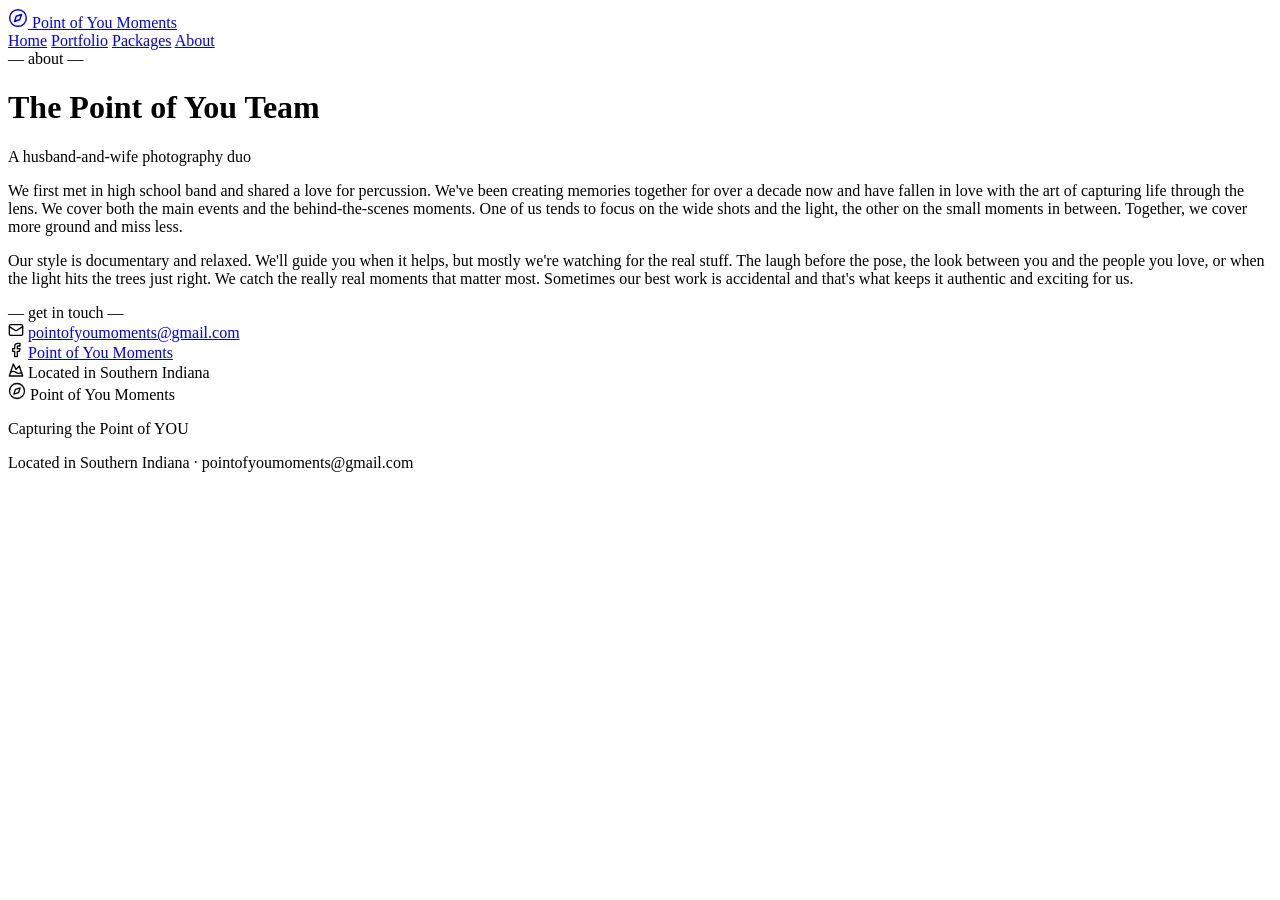
==== about.html @ 649e788d "Add files via upload" ====
<!DOCTYPE html>
<html lang="en">
<head>
  <meta charset="UTF-8">
  <meta name="viewport" content="width=device-width, initial-scale=1.0">
  <title>About | Point of You Moments</title>
  <link rel="icon" href="public/favicon.svg" type="image/svg+xml">
  <link rel="preconnect" href="https://fonts.googleapis.com">
  <link rel="preconnect" href="https://fonts.gstatic.com" crossorigin>
  <link href="https://fonts.googleapis.com/css2?family=Fraunces:opsz,wght@9..144,300..700&family=Inter:wght@400;500;600&family=JetBrains+Mono:wght@400;500&display=swap" rel="stylesheet">
  <link rel="stylesheet" href="css/style.css">
</head>
<body>

  <header class="nav">
    <div class="nav__inner">
      <a class="nav__brand" href="index.html">
        <svg xmlns="http://www.w3.org/2000/svg" width="20" height="20" viewBox="0 0 24 24" fill="none" stroke="currentColor" stroke-width="1.75" stroke-linecap="round" stroke-linejoin="round" aria-hidden="true"><circle cx="12" cy="12" r="10"/><polygon points="16.24 7.76 14.12 14.12 7.76 16.24 9.88 9.88 16.24 7.76"/></svg>
        <span>Point of You Moments</span>
      </a>
      <nav class="nav__links" aria-label="Site navigation">
        <a class="nav__link" data-page="index.html" href="index.html">Home</a>
        <a class="nav__link" data-page="portfolio.html" href="portfolio.html">Portfolio</a>
        <a class="nav__link" data-page="packages.html" href="packages.html">Packages</a>
        <a class="nav__link" data-page="about.html" href="about.html">About</a>
</nav>
    </div>
  </header>

  <main>
    <div class="section">
      <div class="section__marker">— about —</div>
      <div class="bio-layout">

        <div class="bio-layout__image" style="background-image: url('public/photos/Us/cameras.jpg')" role="img" aria-label="The Point of You team"></div>

        <div class="bio-layout__text">
          <h1 class="page-title">The Point of You Team</h1>
          <p class="bio-headline">A husband-and-wife photography duo</p>

          <div class="bio-paragraph-wrap">
            <p class="section__body">
              We first met in high school band and shared a love for percussion. We've been creating memories together for over a decade now and have fallen in love with the art of capturing life through the lens. We cover both the main events and the behind-the-scenes moments. One of us tends to focus on the wide shots and
              the light, the other on the small moments in between. Together, we cover more ground and miss less.
            </p>
          </div>
          <div class="bio-paragraph-wrap">
            <p class="section__body">
              Our style is documentary and relaxed. We'll guide you when it helps, but mostly we're
              watching for the real stuff. The laugh before the pose, the look between you and the people
              you love, or when the light hits the trees just right. We catch the really real moments that matter most. Sometimes our best work is accidental and that's what keeps it authentic and exciting for us.
            </p>
          </div>

          <div class="bio-contact">
            <div class="section__marker">— get in touch —</div>
            <div class="bio-contact__row">
              <svg xmlns="http://www.w3.org/2000/svg" width="16" height="16" viewBox="0 0 24 24" fill="none" stroke="currentColor" stroke-width="2" stroke-linecap="round" stroke-linejoin="round" aria-hidden="true"><rect width="20" height="16" x="2" y="4" rx="2"/><path d="m22 7-8.97 5.7a1.94 1.94 0 0 1-2.06 0L2 7"/></svg>
              <a href="mailto:pointofyoumoments@gmail.com">pointofyoumoments@gmail.com</a>
            </div>
            <div class="bio-contact__row">
              <svg xmlns="http://www.w3.org/2000/svg" width="16" height="16" viewBox="0 0 24 24" fill="none" stroke="currentColor" stroke-width="2" stroke-linecap="round" stroke-linejoin="round" aria-hidden="true"><path d="M18 2h-3a5 5 0 0 0-5 5v3H7v4h3v8h4v-8h3l1-4h-4V7a1 1 0 0 1 1-1h3z"/></svg>
              <a href="https://www.facebook.com/profile.php?id=61590583776331" target="_blank" rel="noopener">Point of You Moments</a>
            </div>
            <div class="bio-contact__row">
              <svg xmlns="http://www.w3.org/2000/svg" width="16" height="16" viewBox="0 0 24 24" fill="none" stroke="currentColor" stroke-width="2" stroke-linecap="round" stroke-linejoin="round" aria-hidden="true"><path d="m8 3 4 8 5-5 5 15H2L8 3z"/><path d="M4.14 15.08c2.62-1.57 5.24-1.43 7.86.42 2.74 1.94 5.49 2 8.23.19"/></svg>
              <span>Located in Southern Indiana</span>
            </div>
          </div>
        </div>

      </div>
    </div>
  </main>

  <footer class="footer">
    <div class="footer__inner">
      <div class="footer__brand">
        <svg xmlns="http://www.w3.org/2000/svg" width="18" height="18" viewBox="0 0 24 24" fill="none" stroke="currentColor" stroke-width="1.75" stroke-linecap="round" stroke-linejoin="round" aria-hidden="true"><circle cx="12" cy="12" r="10"/><polygon points="16.24 7.76 14.12 14.12 7.76 16.24 9.88 9.88 16.24 7.76"/></svg>
        <span>Point of You Moments</span>
      </div>
      <p class="footer__tagline">Capturing the Point of YOU</p>
      <p class="footer__meta">Located in Southern Indiana &middot; pointofyoumoments@gmail.com</p>
    </div>
  </footer>

  <script src="js/main.js"></script>
</body>
</html>
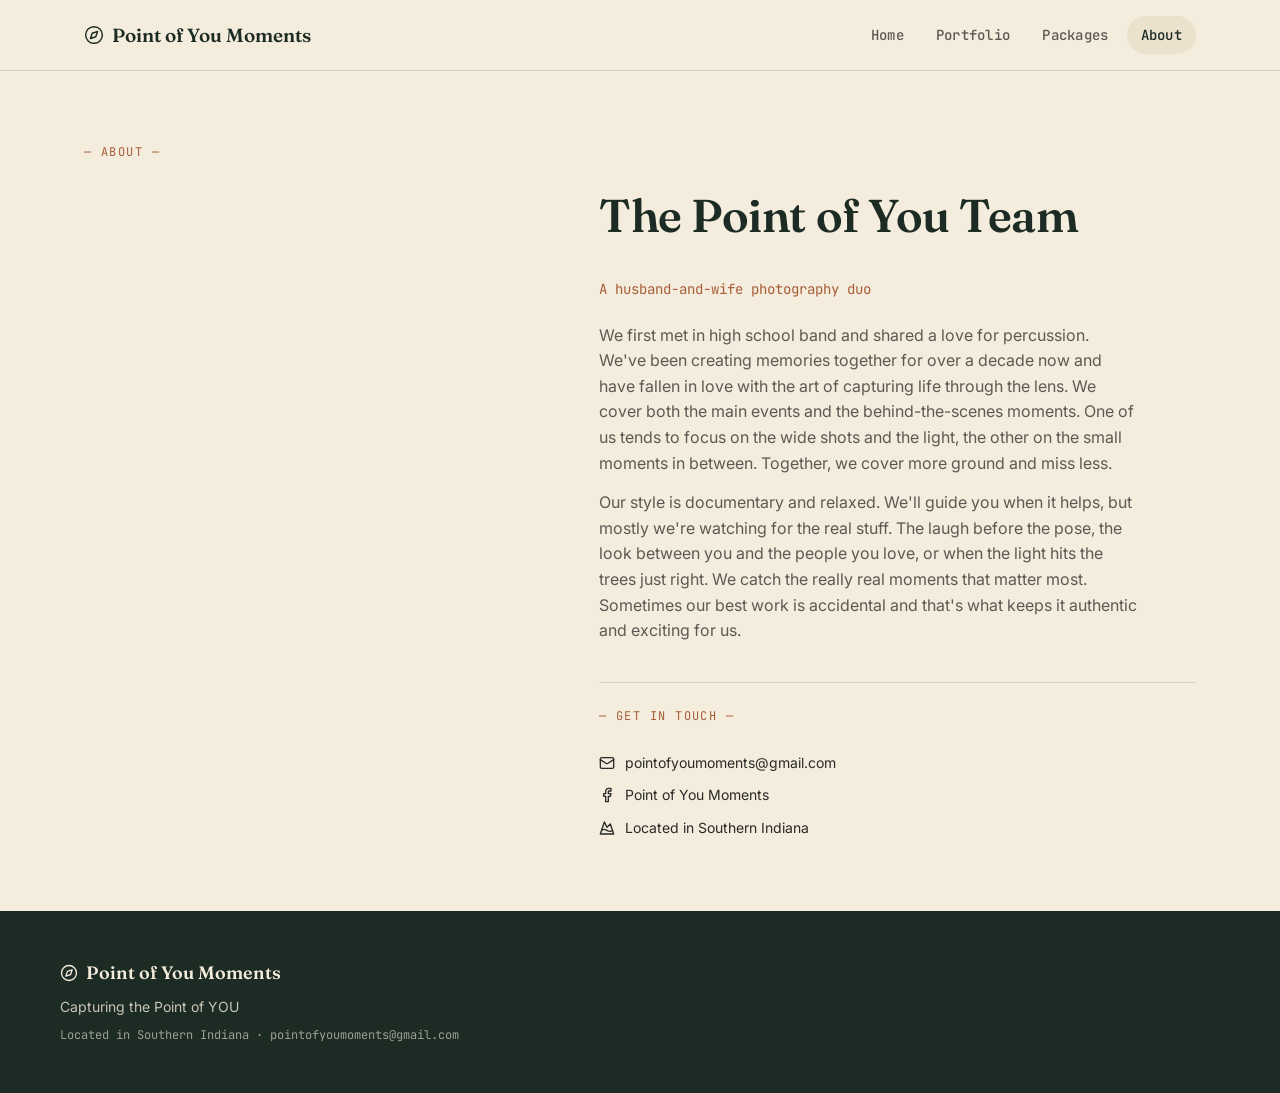
==== commit 61854885: "Fixing mobile web view" ====
--- a/about.html
+++ b/about.html
@@ -24,6 +24,9 @@
         <a class="nav__link" data-page="packages.html" href="packages.html">Packages</a>
         <a class="nav__link" data-page="about.html" href="about.html">About</a>
 </nav>
+        <button class="nav__hamburger" id="nav-hamburger" aria-label="Toggle navigation" aria-expanded="false">
+          <svg xmlns="http://www.w3.org/2000/svg" width="22" height="22" viewBox="0 0 24 24" fill="none" stroke="currentColor" stroke-width="2" stroke-linecap="round" stroke-linejoin="round" aria-hidden="true"><line x1="3" y1="6" x2="21" y2="6"/><line x1="3" y1="12" x2="21" y2="12"/><line x1="3" y1="18" x2="21" y2="18"/></svg>
+        </button>
     </div>
   </header>
 
--- a/css/style.css
+++ b/css/style.css
@@ -0,0 +1,506 @@
+@import url('https://fonts.googleapis.com/css2?family=Fraunces:opsz,wght@9..144,300..700&family=Inter:wght@400;500;600&family=JetBrains+Mono:wght@400;500&display=swap');
+
+/* ==========================================================================
+   Reset
+   ========================================================================== */
+html, body { margin: 0; padding: 0; min-height: 100%; }
+*, *::before, *::after { box-sizing: border-box; }
+
+/* ==========================================================================
+   Design tokens
+   ========================================================================== */
+:root {
+  --canvas: #F4ECDD;
+  --canvas-deep: #EBE1CD;
+  --forest: #1C2B23;
+  --forest-light: #2E4538;
+  --clay: #C4754A;
+  --clay-dark: #A65E38;
+  --moss: #7C9070;
+  --gold: #D9A85C;
+  --ink: #2A2A28;
+  --ink-soft: #5C5A53;
+  --line: rgba(42,42,40,0.14);
+}
+
+/* ==========================================================================
+   Base
+   ========================================================================== */
+body {
+  font-family: 'Inter', sans-serif;
+  color: var(--ink);
+  background: var(--canvas);
+  line-height: 1.6;
+  min-height: 100%;
+}
+h1, h2, h3 { font-family: 'Fraunces', serif; font-weight: 600; letter-spacing: -0.01em; margin: 0; }
+p { margin: 0; }
+button { font-family: inherit; cursor: pointer; }
+a { color: inherit; text-decoration: none; }
+
+/* ==========================================================================
+   Page visibility
+   ========================================================================== */
+.page-content[hidden] { display: none; }
+#lightbox[hidden] { display: none; }
+#lightbox-caption[hidden] { display: none; }
+[data-folder-sheet][hidden] { display: none; }
+
+/* ==========================================================================
+   Nav
+   ========================================================================== */
+.nav {
+  position: sticky; top: 0; z-index: 50;
+  background: var(--canvas);
+  border-bottom: 1px solid var(--line);
+}
+.nav__inner {
+  max-width: 1160px; margin: 0 auto; padding: 16px 24px;
+  display: flex; align-items: center; justify-content: space-between; gap: 24px;
+}
+.nav__brand {
+  display: flex; align-items: center; gap: 8px;
+  font-family: 'Fraunces', serif; font-size: 19px; font-weight: 600;
+  background: none; border: none; color: var(--forest); padding: 0;
+  cursor: pointer;
+}
+.nav__links { display: flex; gap: 4px; }
+.nav__link {
+  background: none; border: none; padding: 8px 14px;
+  font-size: 14px; font-weight: 500; color: var(--ink-soft);
+  border-radius: 999px; transition: background 0.15s, color 0.15s;
+  font-family: 'JetBrains Mono', monospace; letter-spacing: 0.02em;
+  cursor: pointer;
+}
+.nav__link:hover { background: var(--canvas-deep); color: var(--ink); }
+.nav__link--active { color: var(--forest); background: var(--canvas-deep); }
+
+/* ==========================================================================
+   Hero
+   ========================================================================== */
+.hero {
+  background-size: cover; background-position: center;
+  min-height: 78vh; display: flex; align-items: flex-end;
+  padding: 0 24px 64px;
+}
+.hero__content { max-width: 1160px; margin: 0 auto; width: 100%; color: var(--canvas); }
+.hero__eyebrow {
+  font-family: 'JetBrains Mono', monospace; font-size: 13px; letter-spacing: 0.08em;
+  text-transform: uppercase; margin-bottom: 16px; opacity: 0.85;
+}
+.hero__title {
+  font-size: clamp(36px, 6vw, 68px); line-height: 1.08; margin-bottom: 20px;
+  max-width: 820px; font-weight: 600;
+}
+.hero__title-text { display: block; }
+.hero__sub {
+  font-size: 17px; max-width: 520px; margin-bottom: 32px; opacity: 0.92;
+}
+.hero__sub-text { display: block; }
+.hero__actions { display: flex; gap: 12px; flex-wrap: wrap; }
+.hero__actions--center { justify-content: center; }
+
+/* ==========================================================================
+   Buttons
+   ========================================================================== */
+.btn {
+  display: inline-flex; align-items: center; gap: 8px;
+  padding: 12px 22px; border-radius: 999px; font-size: 14px; font-weight: 500;
+  border: 1px solid transparent; transition: all 0.15s; cursor: pointer;
+}
+.btn--primary { background: var(--clay); color: var(--canvas); }
+.btn--primary:hover { background: var(--clay-dark); }
+.btn--ghost { background: transparent; border-color: currentColor; color: inherit; }
+.btn--ghost:hover { background: rgba(255,255,255,0.12); }
+.btn--small { padding: 8px 14px; font-size: 13px; }
+
+/* ==========================================================================
+   Sections (generic page layout)
+   ========================================================================== */
+.section { max-width: 1160px; margin: 0 auto; padding: 72px 24px; }
+.section--split { display: grid; grid-template-columns: 1fr 1fr; gap: 56px; align-items: center; }
+.section--cta { text-align: center; display: flex; flex-direction: column; align-items: center; gap: 16px; color: var(--forest); }
+.section__marker {
+  font-family: 'JetBrains Mono', monospace; font-size: 12px; letter-spacing: 0.12em;
+  color: var(--clay-dark); text-transform: uppercase; margin-bottom: 16px;
+}
+.section__marker--ruled {
+  display: flex; align-items: center; gap: 12px; text-align: center;
+}
+.section__marker--ruled::before,
+.section__marker--ruled::after {
+  content: ''; flex: 1; height: 1px; background: var(--clay-dark);
+}
+.section__heading { font-size: clamp(24px, 3.2vw, 36px); margin-bottom: 16px; color: var(--forest); }
+.section__body { font-size: 16px; color: var(--ink-soft); max-width: 540px; }
+.section__body--center { max-width: 480px; }
+
+.split__text { display: flex; flex-direction: column; gap: 8px; align-items: flex-start; }
+.split__text .btn { margin-top: 16px; }
+.split__image {
+  width: 100%; aspect-ratio: 3/4; background-size: contain; background-position: center;
+  background-repeat: no-repeat; border-radius: 4px; min-height: 520px;
+}
+
+/* ==========================================================================
+   Grid + feature cards (home page)
+   ========================================================================== */
+.grid { display: grid; gap: 20px; }
+.grid--3 { grid-template-columns: repeat(3, 1fr); }
+.feature-card {
+  background: none; border: none; padding: 0; text-align: left;
+  border-radius: 4px; overflow: hidden; display: flex; flex-direction: column;
+  border: 1px solid #000; transition: border-color 0.15s; cursor: pointer;
+}
+.feature-card:hover { border-color: var(--clay); }
+.feature-card__image { width: 100%; aspect-ratio: 4/3; background-size: cover; background-position: center; }
+.feature-card__body { padding: 14px 16px; display: flex; justify-content: space-between; align-items: baseline; }
+.feature-card__label { font-family: 'Fraunces', serif; font-size: 17px; font-weight: 600; color: var(--forest); }
+.feature-card__count { font-family: 'JetBrains Mono', monospace; font-size: 12px; color: var(--ink-soft); }
+
+/* ==========================================================================
+   Gallery Reel (What We Do slideshow)
+   ========================================================================== */
+.gallery-reel {
+  position: relative; width: 100%; aspect-ratio: 16/9;
+  border-radius: 6px; overflow: hidden; background: var(--forest);
+}
+.gallery-reel__slide {
+  position: absolute; inset: 0;
+  background-size: contain; background-position: center; background-repeat: no-repeat;
+  opacity: 0; transition: opacity 1s ease;
+}
+.gallery-reel__slide.reel-active {
+  opacity: 1;
+  animation: reel-zoom 3.5s ease-out forwards;
+}
+@keyframes reel-zoom {
+  from { transform: scale(1); }
+  to   { transform: scale(1.06); }
+}
+.gallery-reel__overlay {
+  position: absolute; inset: 0; pointer-events: none;
+  background: linear-gradient(to top, rgba(10,20,14,0.6) 0%, transparent 55%);
+}
+.gallery-reel__nav {
+  position: absolute; top: 50%; transform: translateY(-50%);
+  background: rgba(255,255,255,0.18); border: 1px solid rgba(255,255,255,0.28);
+  color: #fff; width: 42px; height: 42px; border-radius: 50%; cursor: pointer;
+  display: flex; align-items: center; justify-content: center;
+  transition: background 0.2s; z-index: 2;
+}
+.gallery-reel__nav:hover { background: rgba(255,255,255,0.34); }
+.gallery-reel__nav--prev { left: 16px; }
+.gallery-reel__nav--next { right: 16px; }
+.gallery-reel__label {
+  position: absolute; bottom: 20px; left: 20px; z-index: 2;
+  color: rgba(255,255,255,0.95); font-family: 'JetBrains Mono', monospace;
+  font-size: 11px; letter-spacing: 0.1em; text-transform: uppercase;
+  background: rgba(10,20,14,0.55); padding: 5px 11px; border-radius: 3px;
+}
+.gallery-reel__progress {
+  position: absolute; bottom: 0; left: 0; height: 3px; z-index: 3;
+  background: rgba(255,255,255,0.65); width: 0%;
+}
+.gallery-reel__progress.reel-running {
+  animation: reel-progress 3s linear forwards;
+}
+@keyframes reel-progress {
+  from { width: 0%; }
+  to   { width: 100%; }
+}
+
+/* ==========================================================================
+   Page headers
+   ========================================================================== */
+.page-title { font-size: clamp(30px, 4vw, 46px); margin-bottom: 12px; color: var(--forest); }
+.page-intro { font-size: 15px; color: var(--ink-soft); max-width: 600px; margin-bottom: 32px; }
+
+/* ==========================================================================
+   Portfolio: folder bar
+   ========================================================================== */
+.folder-bar { display: flex; gap: 10px; flex-wrap: wrap; margin-bottom: 28px; }
+.folder-chip {
+  display: flex; align-items: center; border: 1px solid var(--line);
+  border-radius: 999px; overflow: hidden; background: var(--canvas);
+  cursor: pointer;
+}
+.folder-chip--active { border-color: var(--forest); background: var(--forest); color: var(--canvas); }
+.folder-chip__btn {
+  display: flex; align-items: center; gap: 8px; background: none; border: none;
+  padding: 9px 16px; font-size: 13px; font-weight: 500; color: inherit;
+  font-family: 'JetBrains Mono', monospace; cursor: pointer;
+}
+.folder-chip__count {
+  font-size: 11px; opacity: 0.65; background: rgba(0,0,0,0.08);
+  padding: 1px 7px; border-radius: 999px;
+}
+.folder-chip--active .folder-chip__count { background: rgba(255,255,255,0.18); }
+
+/* ==========================================================================
+   Portfolio: contact sheet grid + lightbox
+   ========================================================================== */
+/* Folder panels */
+.folder-panel[hidden] { display: none; }
+
+/* Album card grid */
+.album-grid { display: grid; grid-template-columns: repeat(3, 1fr); gap: 20px; margin-bottom: 8px; }
+.album-card {
+  background: var(--canvas); border: 1px solid var(--line); border-radius: 4px;
+  overflow: hidden; cursor: pointer; text-align: left; padding: 0;
+  font-family: inherit; transition: border-color 0.15s;
+}
+.album-card:hover { border-color: var(--clay); }
+.album-card__collage {
+  display: grid; grid-template-columns: 1fr 1fr; grid-template-rows: 1fr 1fr; gap: 2px;
+  aspect-ratio: 4/3; background: var(--forest); overflow: hidden;
+}
+.album-card__collage-img { width: 100%; height: 100%; object-fit: cover; display: block; }
+.album-card__body { padding: 12px 14px; display: flex; justify-content: space-between; align-items: baseline; }
+.album-card__name { font-family: 'Fraunces', serif; font-size: 16px; font-weight: 600; color: var(--forest); }
+.album-card__count { font-family: 'JetBrains Mono', monospace; font-size: 11px; color: var(--ink-soft); }
+
+/* Album view */
+.album-view[hidden] { display: none; }
+.album-back {
+  display: inline-flex; align-items: center; gap: 6px; background: none; border: none;
+  font-family: 'JetBrains Mono', monospace; font-size: 12px; letter-spacing: 0.04em;
+  color: var(--ink-soft); cursor: pointer; padding: 0; margin-bottom: 20px;
+}
+.album-back:hover { color: var(--clay-dark); }
+.album-view__title { font-family: 'Fraunces', serif; font-size: 22px; font-weight: 600; color: var(--forest); margin-bottom: 6px; }
+.album-view__desc { font-family: 'Inter', sans-serif; font-size: 14px; color: var(--ink-soft); margin-bottom: 20px; background: var(--canvas-deep); padding: 8px 14px; border-radius: 4px; display: inline-block; }
+
+/* Photo grid inside album view */
+.contact-sheet { display: grid; grid-template-columns: repeat(3, 1fr); column-gap: 18px; row-gap: 36px; }
+.frame {
+  background: var(--forest); padding: 10px 10px 0; border-radius: 2px;
+  display: flex; flex-direction: column;
+}
+.frame__image-btn { border: none; background: none; padding: 0; display: block; width: 100%; cursor: pointer; }
+.frame__image { width: 100%; aspect-ratio: 4/3; object-fit: cover; display: block; border-radius: 1px; }
+.frame__caption-row {
+  display: flex; align-items: center; gap: 8px; padding: 8px 2px 10px;
+  color: var(--canvas);
+}
+.frame__caption {
+  font-family: 'JetBrains Mono', monospace; font-size: 11px; opacity: 0.75;
+  letter-spacing: 0.03em; flex: 1;
+}
+
+.lightbox {
+  position: fixed; inset: 0; background: rgba(28,43,35,0.92); z-index: 100;
+  display: flex; flex-direction: column; align-items: center; justify-content: center;
+  padding: 40px; gap: 16px;
+}
+.lightbox__image { max-width: 100%; max-height: 80vh; object-fit: contain; border-radius: 2px; }
+.lightbox__caption { color: var(--canvas); font-family: 'JetBrains Mono', monospace; font-size: 13px; }
+.lightbox__close {
+  position: absolute; top: 24px; right: 24px; background: none; border: none;
+  color: var(--canvas); padding: 8px; cursor: pointer;
+}
+.lightbox__nav {
+  position: absolute; top: 50%; transform: translateY(-50%);
+  background: rgba(244,236,221,0.12); border: 1px solid rgba(244,236,221,0.25);
+  color: var(--canvas); width: 48px; height: 48px; border-radius: 50%;
+  display: flex; align-items: center; justify-content: center;
+  cursor: pointer; transition: background 0.15s;
+}
+.lightbox__nav:hover { background: rgba(244,236,221,0.25); }
+.lightbox__nav--prev { left: 24px; }
+.lightbox__nav--next { right: 24px; }
+.lightbox__nav[hidden] { display: none; }
+
+/* ==========================================================================
+   Packages: pricing cards
+   ========================================================================== */
+.grid--packages { align-items: stretch; }
+.pkg-card {
+  background: #fff; border: 1px solid var(--line); border-radius: 4px;
+  padding: 28px 24px; display: flex; flex-direction: column; gap: 14px;
+  position: relative;
+}
+.pkg-card--featured { border-color: var(--clay); border-width: 2px; }
+.pkg-card--gold     { background: #e8d9a8; }
+.pkg-card--platinum { background: #cdd3da; }
+.pkg-card--diamond  { background: #b8d0e4; }
+.pkg-card__badge {
+  position: absolute; top: -12px; left: 24px; background: var(--clay); color: var(--canvas);
+  font-family: 'JetBrains Mono', monospace; font-size: 11px; letter-spacing: 0.05em;
+  padding: 4px 12px; border-radius: 999px; text-transform: uppercase;
+}
+.pkg-card__name { font-size: 24px; color: var(--forest); margin-top: 6px; text-align: center; }
+.pkg-card__price-row { display: flex; align-items: baseline; gap: 10px; justify-content: center; }
+.pkg-card__price { font-family: 'Fraunces', serif; font-size: 28px; font-weight: 600; color: var(--clay-dark); }
+.pkg-card__duration { font-family: 'JetBrains Mono', monospace; font-size: 12px; color: var(--ink-soft); text-align: center; display: block; }
+.pkg-card__desc { font-size: 14px; color: var(--ink-soft); flex: 0 0 auto; }
+.pkg-card__features { list-style: none; padding: 0; margin: 0; display: flex; flex-direction: column; gap: 10px; flex: 1; }
+.pkg-card__feature { display: flex; align-items: center; gap: 10px; font-size: 14px; }
+.pkg-card__check { color: var(--moss); flex-shrink: 0; }
+.pkg-card__cta { justify-content: center; margin-top: 8px; background: #d9957a; }
+.pkg-card__cta:hover { background: var(--clay); }
+.pkg-card--promo { border: 2px solid #b52a1a; box-shadow: 0 0 0 3px rgba(181,42,26,0.12), 0 6px 24px rgba(181,42,26,0.12); }
+.promo-banner {
+  background: #b52a1a; color: #fff; text-align: center;
+  font-family: 'JetBrains Mono', monospace; font-size: 11px; font-weight: 500;
+  text-transform: uppercase; letter-spacing: 0.12em; padding: 10px 24px;
+  margin: -28px -24px 6px; border-radius: 2px 2px 0 0;
+}
+.pkg-card__price--was {
+  text-decoration: line-through; opacity: 0.45;
+  font-family: 'Fraunces', serif; font-size: 20px; font-weight: 400; color: var(--clay-dark);
+}
+
+/* ==========================================================================
+   Packages: retainer disclaimer
+   ========================================================================== */
+.disclaimer {
+  display: flex; align-items: flex-start; gap: 12px; margin-top: 32px;
+  padding: 16px 20px; background: var(--canvas-deep); border: 1px solid var(--line);
+  border-radius: 4px; color: var(--ink-soft);
+}
+.disclaimer__icon { flex-shrink: 0; margin-top: 2px; color: var(--clay-dark); }
+.disclaimer__text { font-size: 14px; line-height: 1.6; }
+
+/* ==========================================================================
+   Bio page
+   ========================================================================== */
+.bio-layout { display: grid; grid-template-columns: 1fr 1.3fr; gap: 56px; }
+.bio-layout__image {
+  width: 100%; aspect-ratio: 3/4; background-size: cover; background-position: center;
+  border-radius: 4px; align-self: start;
+}
+.bio-layout__text { display: flex; flex-direction: column; gap: 14px; }
+.bio-headline {
+  font-family: 'JetBrains Mono', monospace; font-size: 14px; color: var(--clay-dark);
+  margin-bottom: 8px;
+}
+.bio-paragraph-wrap { display: flex; gap: 10px; align-items: flex-start; }
+.bio-contact { margin-top: 24px; padding-top: 24px; border-top: 1px solid var(--line); display: flex; flex-direction: column; gap: 10px; }
+.bio-contact__row { display: flex; align-items: center; gap: 10px; font-size: 14px; }
+
+/* ==========================================================================
+   Footer
+   ========================================================================== */
+.footer { background: var(--forest); color: var(--canvas); padding: 48px 24px; }
+.footer__inner { max-width: 1160px; margin: 0 auto; display: flex; flex-direction: column; gap: 8px; }
+.footer__brand { display: flex; align-items: center; gap: 8px; font-family: 'Fraunces', serif; font-size: 18px; font-weight: 600; }
+.footer__tagline { font-size: 14px; opacity: 0.8; }
+.footer__meta { font-family: 'JetBrains Mono', monospace; font-size: 12px; opacity: 0.6; }
+
+/* ==========================================================================
+   Scroll reveal
+   ========================================================================== */
+.reveal {
+  opacity: 0;
+  transform: translateY(24px);
+  transition: opacity 1.1s cubic-bezier(0.16, 1, 0.3, 1),
+              transform 1.1s cubic-bezier(0.16, 1, 0.3, 1);
+}
+.reveal--from-left  { transform: translateX(-32px); }
+.reveal--from-right { transform: translateX(32px); }
+.reveal--visible    { opacity: 1; transform: none; }
+
+/* Hero entrance */
+@keyframes hero-up {
+  from { opacity: 0; transform: translateY(18px); }
+  to   { opacity: 1; transform: none; }
+}
+.hero__eyebrow { animation: hero-up 1.1s cubic-bezier(0.16,1,0.3,1) 0.15s both; }
+.hero__title   { animation: hero-up 1.2s cubic-bezier(0.16,1,0.3,1) 0.40s both; }
+.hero__sub     { animation: hero-up 1.1s cubic-bezier(0.16,1,0.3,1) 0.65s both; }
+.hero__actions { animation: hero-up 1.1s cubic-bezier(0.16,1,0.3,1) 0.88s both; }
+
+@media (prefers-reduced-motion: reduce) {
+  .reveal { opacity: 1; transform: none; transition: none; }
+  .hero__eyebrow, .hero__title, .hero__sub, .hero__actions { animation: none; }
+}
+
+/* ==========================================================================
+   Inquiry form
+   ========================================================================== */
+.inquiry-form {
+  max-width: 640px; margin: 0 auto; display: flex; flex-direction: column; gap: 24px;
+}
+.form-field { display: flex; flex-direction: column; gap: 6px; }
+.form-field label {
+  font-family: 'JetBrains Mono', monospace; font-size: 11px; letter-spacing: 0.1em;
+  text-transform: uppercase; color: var(--ink-soft);
+}
+.form-field input,
+.form-field textarea {
+  font-family: 'Inter', sans-serif; font-size: 15px; color: var(--ink);
+  background: var(--canvas); border: 1px solid rgba(42,42,40,0.25);
+  border-radius: 4px; padding: 12px 14px; width: 100%; box-sizing: border-box;
+  transition: border-color 0.15s;
+}
+.form-field input:focus,
+.form-field textarea:focus {
+  outline: none; border-color: var(--forest);
+}
+.form-field textarea { resize: vertical; min-height: 140px; }
+.inquiry-form .btn { align-self: flex-start; }
+
+/* ==========================================================================
+   Responsive
+   ========================================================================== */
+.nav__hamburger {
+  display: none; background: none; border: none; padding: 8px;
+  cursor: pointer; color: var(--forest); flex-shrink: 0; line-height: 0;
+}
+
+@media (max-width: 880px) {
+  /* Nav */
+  .nav__hamburger { display: flex; align-items: center; }
+  .nav__inner { flex-wrap: wrap; }
+  .nav__links {
+    display: none; width: 100%; flex-direction: column;
+    padding: 8px 0 20px; gap: 2px; order: 3;
+  }
+  .nav__links.nav--open { display: flex; }
+  .nav__link { border-radius: 6px; }
+
+  /* Sections */
+  .section { padding: 48px 20px; }
+  .section--split { grid-template-columns: 1fr; gap: 32px; }
+  .split__image { min-height: 260px; }
+
+  /* Grids */
+  .grid--3 { grid-template-columns: 1fr; }
+  .contact-sheet { grid-template-columns: repeat(2, 1fr); }
+  .album-grid { grid-template-columns: repeat(2, 1fr); }
+
+  /* Hero */
+  .hero { min-height: 60vh; padding: 0 20px 48px; }
+
+  /* Bio */
+  .bio-layout { grid-template-columns: 1fr; gap: 32px; }
+  .bio-layout__image { aspect-ratio: 16/9; }
+
+  /* Gallery reel */
+  .gallery-reel__nav { width: 36px; height: 36px; }
+}
+
+@media (max-width: 520px) {
+  /* Sections */
+  .section { padding: 36px 16px; }
+
+  /* Hero */
+  .hero { min-height: 52vh; padding: 0 16px 36px; }
+  .hero__sub { font-size: 15px; }
+  .hero__actions { flex-direction: column; align-items: flex-start; gap: 10px; }
+
+  /* Grids */
+  .contact-sheet { grid-template-columns: 1fr; row-gap: 28px; }
+  .album-grid { grid-template-columns: 1fr; }
+
+  /* Gallery reel */
+  .gallery-reel { aspect-ratio: 4/3; }
+  .gallery-reel__nav { width: 32px; height: 32px; }
+  .gallery-reel__label { font-size: 10px; bottom: 12px; left: 14px; padding: 4px 9px; }
+
+  /* Lightbox */
+  .lightbox { padding: 24px 12px; }
+  .lightbox__nav--prev { left: 8px; }
+  .lightbox__nav--next { right: 8px; }
+}
